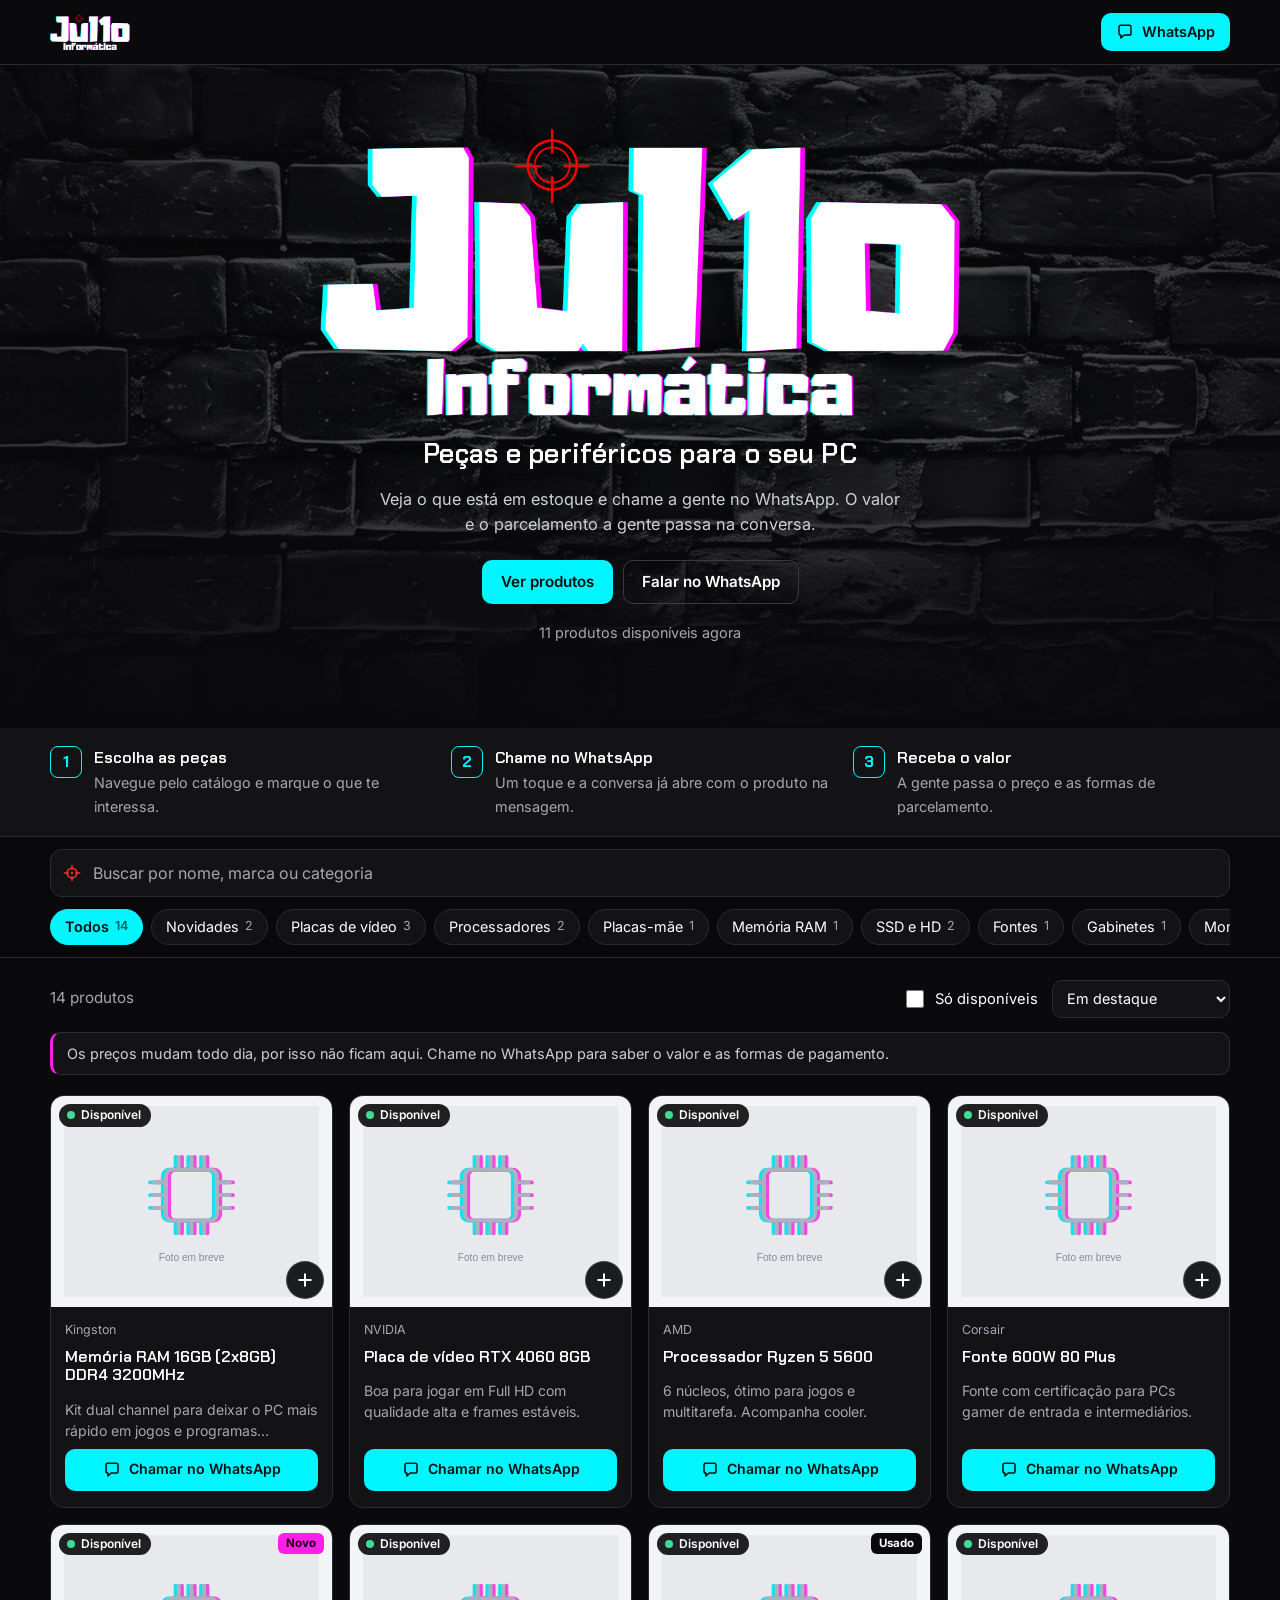
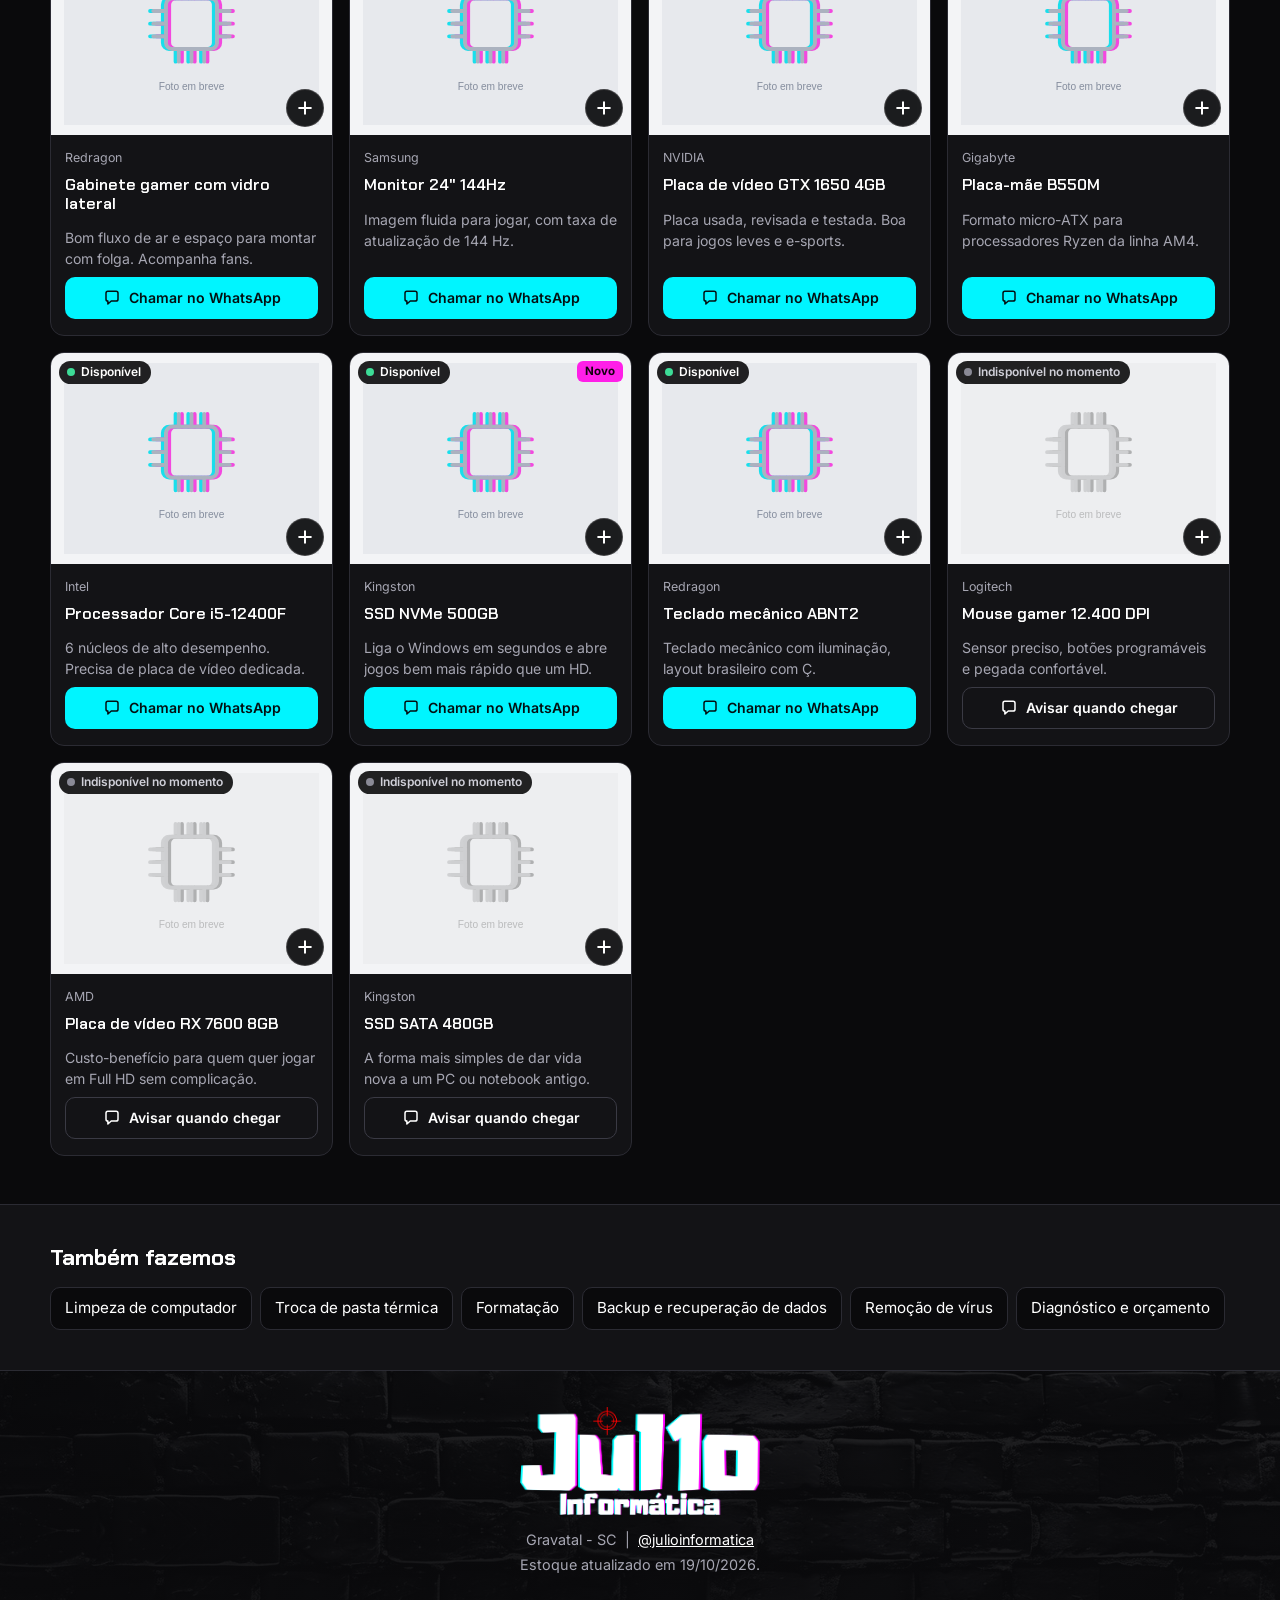
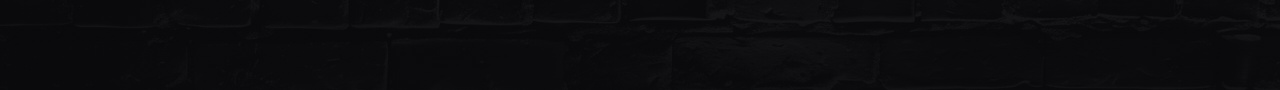
==== index.html @ 1168cfc9 "Primeira versão do catálogo (HTML, CSS e JS puros, produtos de exemplo) Co-Authored-By: Claude Sonne" ====
<!doctype html>
<html lang="pt-BR">
<head>
  <meta charset="utf-8">
  <meta name="viewport" content="width=device-width, initial-scale=1">
  <title>Júlio Informática | Catálogo</title>
  <meta name="description" content="Catálogo de peças e periféricos da Júlio Informática. Veja o que tem em estoque e chame no WhatsApp.">
  <meta name="theme-color" content="#0a0a0c">

  <!-- Prévia ao compartilhar o link (WhatsApp, Instagram, etc.)
       DEPOIS DE PUBLICAR: troque "img/og.jpg" pelo endereço completo da imagem,
       por exemplo https://seusite.com/img/og.jpg (as redes sociais pedem o endereço completo). -->
  <meta property="og:type" content="website">
  <meta property="og:title" content="Júlio Informática | Catálogo">
  <meta property="og:description" content="Peças e periféricos para o seu PC. Veja o que tem em estoque e chame no WhatsApp.">
  <meta property="og:locale" content="pt_BR">
  <meta property="og:image" content="img/og.jpg">
  <meta name="twitter:card" content="summary_large_image">

  <link rel="icon" type="image/png" href="img/favicon.png">
  <link rel="apple-touch-icon" href="img/apple-touch-icon.png">

  <link rel="preconnect" href="https://fonts.googleapis.com">
  <link rel="preconnect" href="https://fonts.gstatic.com" crossorigin>
  <link href="https://fonts.googleapis.com/css2?family=Chakra+Petch:wght@500;600;700&family=Inter:wght@400;500;600&display=swap" rel="stylesheet">
  <link rel="stylesheet" href="css/style.css">
</head>
<body>
  <a class="skip" href="#produtos">Ir para os produtos</a>

  <header class="top">
    <div class="wrap top-in">
      <a class="brand" href="./" aria-label="Júlio Informática, início">
        <img src="img/logo.png" alt="Júlio Informática" width="1038" height="466">
      </a>
      <a class="btn primary sm" id="top-wa" href="#" target="_blank" rel="noopener">
        <svg class="ico" viewBox="0 0 24 24" aria-hidden="true"><path d="M4 5.5A2.5 2.5 0 0 1 6.5 3h11A2.5 2.5 0 0 1 20 5.5v8a2.5 2.5 0 0 1-2.5 2.5H11l-4.5 4v-4A2.5 2.5 0 0 1 4 13.5z" fill="none" stroke="currentColor" stroke-width="2" stroke-linejoin="round"/></svg>
        <span>WhatsApp</span>
      </a>
    </div>
  </header>

  <section class="hero">
    <div class="wrap">
      <h1 class="logo-glitch">
        <img class="base" src="img/logo.png" alt="Júlio Informática" width="1038" height="466" fetchpriority="high">
        <img class="g g1" src="img/logo.png" alt="" aria-hidden="true">
        <img class="g g2" src="img/logo.png" alt="" aria-hidden="true">
      </h1>
      <p class="tagline" id="hero-titulo">Peças e periféricos para o seu PC</p>
      <p class="lead" id="hero-sub"></p>
      <div class="hero-actions">
        <a class="btn primary" href="#produtos">Ver produtos</a>
        <a class="btn ghost" id="hero-wa" href="#" target="_blank" rel="noopener">Falar no WhatsApp</a>
      </div>
      <p class="hero-note" id="hero-note"></p>
    </div>
  </section>

  <section class="passos" id="passos-sec" hidden aria-label="Como funciona">
    <div class="wrap">
      <ol id="passos-lista"></ol>
    </div>
  </section>

  <div class="toolbar" id="toolbar">
    <div class="wrap">
      <label class="search">
        <svg class="ico target" viewBox="0 0 24 24" aria-hidden="true"><circle cx="12" cy="12" r="6.5" fill="none" stroke="currentColor" stroke-width="2"/><circle cx="12" cy="12" r="1.6" fill="currentColor"/><path d="M12 2v5M12 17v5M2 12h5M17 12h5" stroke="currentColor" stroke-width="2" stroke-linecap="round"/></svg>
        <span class="sr">Buscar produto</span>
        <input id="busca" type="search" placeholder="Buscar por nome, marca ou categoria" autocomplete="off" enterkeyhint="search">
        <button type="button" class="clear" id="busca-limpar" aria-label="Limpar busca" hidden>&times;</button>
      </label>
      <div class="chips" id="chips" role="group" aria-label="Categorias"></div>
    </div>
  </div>

  <main class="wrap" id="produtos">
    <div class="meta">
      <p class="count" id="contagem" aria-live="polite"></p>
      <div class="controls">
        <label class="check">
          <input type="checkbox" id="so-disp">
          <span>Só disponíveis</span>
        </label>
        <label class="sort">
          <span class="sr">Ordenar</span>
          <select id="ordem">
            <option value="destaque">Em destaque</option>
            <option value="disp">Disponíveis primeiro</option>
            <option value="az">Nome (A-Z)</option>
          </select>
        </label>
      </div>
    </div>

    <p class="price-note" id="aviso-preco"></p>

    <div class="grid" id="grid"></div>

    <div class="empty" id="vazio" hidden>
      <h2 id="vazio-titulo">Nenhum produto encontrado</h2>
      <p id="vazio-texto">Tente outra palavra ou outra categoria. Se não achou, pergunte direto para a gente.</p>
      <a class="btn primary" id="vazio-wa" href="#" target="_blank" rel="noopener">Perguntar no WhatsApp</a>
    </div>
  </main>

  <section class="servicos" id="servicos-sec" hidden>
    <div class="wrap">
      <h2>Também fazemos</h2>
      <ul id="servicos-lista"></ul>
    </div>
  </section>

  <footer class="foot">
    <div class="wrap foot-in">
      <img class="foot-logo" src="img/logo.png" alt="" width="1038" height="466" loading="lazy">
      <p class="foot-info" id="foot-info"></p>
      <p class="foot-upd" id="foot-upd"></p>
    </div>
  </footer>

  <a class="fab" id="fab" href="#" target="_blank" rel="noopener" aria-label="Chamar no WhatsApp">
    <svg viewBox="0 0 24 24" aria-hidden="true"><path d="M4 5.5A2.5 2.5 0 0 1 6.5 3h11A2.5 2.5 0 0 1 20 5.5v8a2.5 2.5 0 0 1-2.5 2.5H11l-4.5 4v-4A2.5 2.5 0 0 1 4 13.5z" fill="none" stroke="currentColor" stroke-width="2" stroke-linejoin="round"/></svg>
  </a>

  <button type="button" class="topo" id="topo" aria-label="Voltar ao topo" hidden>
    <svg viewBox="0 0 24 24" aria-hidden="true"><path d="M6 14l6-6 6 6" fill="none" stroke="currentColor" stroke-width="2.4" stroke-linecap="round" stroke-linejoin="round"/></svg>
  </button>

  <button type="button" class="lista-bar" id="lista-bar" hidden>
    <span class="lb-txt">Minha lista de interesse</span>
    <span class="lb-num" id="lista-num">0</span>
    <span class="lb-cta">Ver lista</span>
  </button>

  <dialog id="modal" aria-labelledby="m-titulo">
    <div class="m-in" id="modal-conteudo"></div>
  </dialog>

  <dialog id="lista-dlg" aria-labelledby="l-titulo">
    <div class="l-in" id="lista-conteudo"></div>
  </dialog>

  <div class="toast" id="toast" role="status" aria-live="polite" hidden></div>

  <script src="js/config.js"></script>
  <script src="dados/produtos.js"></script>
  <script src="js/app.js"></script>
</body>
</html>
---- css/style.css ----
/* ============================================================
   ESTILO DO CATÁLOGO - Júlio Informática
   Identidade: parede de tijolos preta + logo com glitch (ciano e magenta)
   e a mira vermelha. As cores ficam todas aqui em cima: mudou aqui,
   muda no site todo.
   ============================================================ */
:root {
  --bg: #0a0a0c;
  --surface: #131316;
  --surface-2: #1b1b20;
  --line: #2b2b33;
  --text: #ffffff;
  --muted: #a6a6b2;

  --cyan: #00f5ff;          /* cor principal (vem da logo) */
  --magenta: #ff1fe8;       /* segunda cor da logo */
  --red: #ff2a2a;           /* a mira da logo */
  --accent: var(--cyan);
  --accent-ink: #031012;    /* texto sobre botão ciano */

  --ok: #3ddc97;            /* disponível */
  --off: #8a8a96;           /* indisponível */
  --photo-bg: #f3f4f6;      /* fundo atrás das fotos (combina com fundo branco) */

  --radius: 14px;
  --font-title: "Chakra Petch", system-ui, sans-serif;
  --font-body: "Inter", system-ui, -apple-system, "Segoe UI", sans-serif;
}

*, *::before, *::after { box-sizing: border-box; }
html { scroll-behavior: smooth; -webkit-text-size-adjust: 100%; }
body {
  margin: 0;
  background: var(--bg);
  color: var(--text);
  font-family: var(--font-body);
  font-size: 16px;
  line-height: 1.5;
}
img { max-width: 100%; display: block; }
button, input, select { font: inherit; color: inherit; }
h1, h2, h3 { font-family: var(--font-title); margin: 0; line-height: 1.15; }
a { color: inherit; }
[hidden] { display: none !important; }

.wrap { width: min(1180px, 100% - 32px); margin-inline: auto; }
.sr { position: absolute; width: 1px; height: 1px; overflow: hidden; clip: rect(0 0 0 0); white-space: nowrap; }
.skip { position: absolute; left: -999px; top: 8px; background: var(--accent); color: var(--accent-ink); padding: 8px 12px; border-radius: 8px; z-index: 100; }
.skip:focus { left: 8px; }
:focus-visible { outline: 2px solid var(--cyan); outline-offset: 3px; }

/* ---------- Botões ---------- */
.btn {
  display: inline-flex; align-items: center; justify-content: center; gap: 8px;
  min-height: 44px; padding: 0 18px;
  border-radius: 10px; border: 1px solid transparent;
  font-weight: 600; font-size: 0.95rem; text-decoration: none; cursor: pointer;
  transition: transform .12s, box-shadow .12s, background .15s, border-color .15s;
}
.btn.primary { background: var(--cyan); color: var(--accent-ink); }
.btn.primary:hover { transform: translate(-2px, -2px); box-shadow: 3px 3px 0 var(--magenta); }
.btn.primary:active { transform: none; box-shadow: none; }
.btn.ghost { background: transparent; border-color: #3a3a44; color: var(--text); }
.btn.ghost:hover { border-color: var(--cyan); background: var(--surface); }
.btn.sm { min-height: 38px; padding: 0 14px; font-size: 0.9rem; }
.ico { width: 18px; height: 18px; flex: none; }

/* ---------- Topo ---------- */
.top { position: relative; z-index: 5; border-bottom: 1px solid var(--line); background: var(--bg); }
.top-in { display: flex; align-items: center; justify-content: space-between; min-height: 64px; gap: 12px; }
.brand { display: flex; align-items: center; text-decoration: none; }
.brand img { height: 36px; width: auto; }

/* ---------- Hero: parede de tijolos + logo ---------- */
.hero {
  position: relative; overflow: hidden; text-align: center;
  padding: 36px 0 52px;
  background:
    radial-gradient(ellipse 70% 80% at 50% 42%, rgba(10,10,12,.05), rgba(10,10,12,.78) 100%),
    linear-gradient(to bottom, rgba(10,10,12,.2) 55%, var(--bg) 100%),
    url("../img/tijolos.jpg") center top / cover no-repeat,
    var(--bg);
}
.hero .wrap { position: relative; z-index: 1; }

/* Logo com glitch: a logo já vem com o ciano/magenta. A cada 8 segundos
   ela dá uma tremida curta (menos de 1 segundo). Em quem pede menos
   movimento no aparelho, o efeito fica desligado. */
.logo-glitch { position: relative; width: min(640px, 88vw); margin: 0 auto; }
.logo-glitch .base { width: 100%; height: auto; }
.logo-glitch .g {
  position: absolute; inset: 0; width: 100%; height: 100%;
  pointer-events: none; clip-path: inset(0 0 100% 0);
}
.logo-glitch .g1 { filter: drop-shadow(-7px 0 0 var(--cyan)); animation: gl1 8s steps(1, end) 1.4s infinite; }
.logo-glitch .g2 { filter: drop-shadow(7px 0 0 var(--magenta)); animation: gl2 8s steps(1, end) 1.4s infinite; }
@keyframes gl1 {
  0%, 11%, 100% { clip-path: inset(0 0 100% 0); transform: none; }
  1%  { clip-path: inset(12% 0 68% 0); transform: translateX(-8px); }
  4%  { clip-path: inset(58% 0 22% 0); transform: translateX(6px); }
  7%  { clip-path: inset(34% 0 46% 0); transform: translateX(-5px); }
  10% { clip-path: inset(80% 0 4% 0);  transform: translateX(7px); }
}
@keyframes gl2 {
  0%, 11%, 100% { clip-path: inset(0 0 100% 0); transform: none; }
  1%  { clip-path: inset(62% 0 18% 0); transform: translateX(8px); }
  4%  { clip-path: inset(20% 0 60% 0); transform: translateX(-6px); }
  7%  { clip-path: inset(72% 0 10% 0); transform: translateX(5px); }
  10% { clip-path: inset(40% 0 40% 0); transform: translateX(-7px); }
}

.tagline { margin: 18px 0 0; font-family: var(--font-title); font-weight: 600; font-size: clamp(1.15rem, 3.4vw, 1.7rem); letter-spacing: .01em; }
.lead { color: #cfcfd8; max-width: 52ch; margin: 12px auto 0; font-size: 1.02rem; }
.hero-actions { display: flex; flex-wrap: wrap; justify-content: center; gap: 10px; margin-top: 24px; }
.hero-note { margin: 18px 0 0; color: var(--muted); font-size: 0.9rem; }

/* ---------- Como funciona ---------- */
.passos { border-bottom: 1px solid var(--line); background: var(--surface); }
.passos ol { list-style: none; margin: 0; padding: 18px 0; display: grid; gap: 14px; grid-template-columns: 1fr; counter-reset: passo; }
.passos li { display: flex; gap: 12px; align-items: flex-start; }
.passos .n {
  flex: none; display: grid; place-items: center; width: 32px; height: 32px; border-radius: 8px;
  border: 1px solid var(--cyan); color: var(--cyan);
  font-family: var(--font-title); font-weight: 700;
}
.passos strong { display: block; font-family: var(--font-title); font-weight: 600; }
.passos span.t { color: var(--muted); font-size: 0.9rem; }
/* No celular os passos ficam compactos (só o título), para os produtos aparecerem logo */
@media (max-width: 639px) {
  .passos ol { grid-template-columns: repeat(3, 1fr); gap: 8px; padding: 14px 0; }
  .passos li { flex-direction: column; align-items: center; text-align: center; gap: 6px; }
  .passos strong { font-size: 0.8rem; line-height: 1.25; }
  .passos span.t { display: none; }
}

/* ---------- Barra de busca e categorias ---------- */
.toolbar {
  position: sticky; top: 0; z-index: 10;
  background: rgba(10,10,12,.92); backdrop-filter: blur(10px);
  border-bottom: 1px solid var(--line);
  padding: 12px 0 10px;
}
.search {
  display: flex; align-items: center; gap: 10px;
  background: var(--surface); border: 1px solid var(--line); border-radius: 12px;
  padding: 0 12px; min-height: 48px; color: var(--muted);
}
.search .target { color: var(--red); }
.search:focus-within { border-color: var(--cyan); }
.search input { flex: 1; min-width: 0; background: none; border: 0; outline: 0; color: var(--text); font-size: 1rem; }
.search input::placeholder { color: var(--muted); }
.search input::-webkit-search-cancel-button { display: none; }
.clear { background: none; border: 0; color: var(--muted); font-size: 1.5rem; line-height: 1; cursor: pointer; padding: 0 4px; }
.clear:hover { color: var(--text); }

.chips { display: flex; gap: 8px; margin-top: 10px; overflow-x: auto; padding: 2px 0; scrollbar-width: none; -webkit-overflow-scrolling: touch; }
.chips::-webkit-scrollbar { display: none; }
.chip {
  flex: none; display: inline-flex; align-items: center; gap: 6px;
  min-height: 36px; padding: 0 14px; border-radius: 999px;
  background: var(--surface); border: 1px solid var(--line); color: var(--text);
  font-size: 0.9rem; cursor: pointer; white-space: nowrap;
}
.chip:hover { border-color: var(--muted); }
.chip small { color: var(--muted); font-size: 0.78rem; }
.chip[aria-pressed="true"] { background: var(--cyan); border-color: var(--cyan); color: var(--accent-ink); font-weight: 600; }
.chip[aria-pressed="true"] small { color: rgba(3,16,18,.65); }

/* ---------- Linha de contagem / filtros ---------- */
.meta { display: flex; flex-wrap: wrap; align-items: center; justify-content: space-between; gap: 10px 16px; padding: 22px 0 6px; }
.count { margin: 0; color: var(--muted); font-size: 0.95rem; }
.controls { display: flex; align-items: center; gap: 14px; }
.check { display: inline-flex; align-items: center; gap: 8px; cursor: pointer; font-size: 0.92rem; }
.check input { width: 18px; height: 18px; accent-color: var(--cyan); }
.sort select {
  background: var(--surface); border: 1px solid var(--line); border-radius: 10px;
  min-height: 38px; padding: 0 10px; font-size: 0.9rem; cursor: pointer;
}
.price-note {
  margin: 8px 0 20px; padding: 10px 14px; border-radius: 10px;
  background: var(--surface); border: 1px solid var(--line); border-left: 3px solid var(--magenta);
  color: #cfcfd8; font-size: 0.9rem;
}
.price-note:empty { display: none; }

/* ---------- Cards ---------- */
.grid { display: grid; grid-template-columns: repeat(2, minmax(0, 1fr)); gap: 12px; padding-bottom: 48px; }
.card {
  display: flex; flex-direction: column;
  background: var(--surface); border: 1px solid var(--line); border-radius: var(--radius);
  overflow: hidden; transition: border-color .15s, box-shadow .15s;
}
@media (hover: hover) {
  .card:hover { border-color: #3d3d48; box-shadow: -3px 0 0 var(--cyan), 3px 0 0 var(--magenta); }
}
.card-media { position: relative; background: var(--photo-bg); aspect-ratio: 4 / 3; }
.card-open { position: absolute; inset: 0; width: 100%; height: 100%; padding: 0; border: 0; background: none; cursor: pointer; }
.card-open img { width: 100%; height: 100%; object-fit: contain; padding: 10px; mix-blend-mode: multiply; }
.card.off .card-open img { filter: grayscale(1); opacity: .55; }

.pill {
  position: absolute; left: 8px; top: 8px; pointer-events: none;
  display: inline-flex; align-items: center; gap: 6px;
  background: rgba(10,10,12,.9); color: var(--text);
  border-radius: 999px; padding: 4px 10px 4px 8px;
  font-size: 0.75rem; font-weight: 600; line-height: 1.2;
}
.pill i { width: 8px; height: 8px; border-radius: 50%; background: var(--ok); }
.pill.off { color: #cfcfd8; }
.pill.off i { background: var(--off); }
.tags { position: absolute; right: 8px; top: 8px; pointer-events: none; display: flex; flex-direction: column; gap: 4px; align-items: flex-end; }
.tag { background: var(--magenta); color: #14000f; border-radius: 6px; padding: 2px 8px; font-size: 0.72rem; font-weight: 700; }
.tag.alt { background: var(--bg); color: var(--text); }

/* Botão de adicionar à lista de interesse */
.add {
  position: absolute; right: 8px; bottom: 8px;
  width: 38px; height: 38px; border-radius: 50%;
  display: grid; place-items: center; cursor: pointer;
  background: rgba(10,10,12,.92); color: var(--text); border: 1px solid rgba(255,255,255,.18);
  transition: background .15s, color .15s, transform .12s;
}
.add:hover { border-color: var(--cyan); transform: scale(1.06); }
.add svg { width: 20px; height: 20px; }
.add .i-ok { display: none; }
.add[aria-pressed="true"] { background: var(--cyan); color: var(--accent-ink); border-color: var(--cyan); }
.add[aria-pressed="true"] .i-plus { display: none; }
.add[aria-pressed="true"] .i-ok { display: block; }

.card-body { display: flex; flex-direction: column; gap: 6px; padding: 12px 12px 14px; flex: 1; }
.marca { margin: 0; color: var(--muted); font-size: 0.78rem; }
.card h3 { font-size: 1rem; font-weight: 600; margin-bottom: 6px; }
.card h3 button { background: none; border: 0; padding: 0; text-align: left; cursor: pointer; font: inherit; color: inherit; }
.card h3 button:hover { text-decoration: underline; text-underline-offset: 3px; }
.desc { margin: 0; color: var(--muted); font-size: 0.88rem; display: none; }
.card-body > .btn { margin-top: auto; min-height: 42px; font-size: 0.88rem; padding: 6px 10px; line-height: 1.2; text-align: center; }
.card-body > .btn .ico { display: none; }

/* ---------- Vazio ---------- */
.empty { text-align: center; padding: 56px 16px 72px; border: 1px dashed var(--line); border-radius: var(--radius); margin-bottom: 48px; }
.empty h2 { font-size: 1.4rem; }
.empty p { color: var(--muted); max-width: 46ch; margin: 10px auto 20px; }

/* ---------- Serviços ---------- */
.servicos { border-top: 1px solid var(--line); background: var(--surface); padding: 40px 0; }
.servicos h2 { font-size: 1.4rem; margin-bottom: 16px; }
.servicos ul { list-style: none; margin: 0; padding: 0; display: flex; flex-wrap: wrap; gap: 8px; }
.servicos a {
  display: inline-block; text-decoration: none;
  border: 1px solid var(--line); border-radius: 10px; padding: 9px 14px; background: var(--bg); font-size: 0.95rem;
  transition: border-color .15s, box-shadow .15s;
}
.servicos a:hover { border-color: var(--cyan); box-shadow: -2px 0 0 var(--cyan), 2px 0 0 var(--magenta); }

/* ---------- Rodapé ---------- */
.foot {
  border-top: 1px solid var(--line); padding: 36px 0 120px; text-align: center; color: var(--muted); font-size: 0.9rem;
  background: linear-gradient(rgba(10,10,12,.82), rgba(10,10,12,.94)), url("../img/tijolos.jpg") center / cover no-repeat, var(--bg);
}
.foot-logo { width: min(240px, 60vw); height: auto; margin: 0 auto 14px; }
.foot p { margin: 0 0 4px; }
.foot a { color: var(--text); }

/* ---------- Botões flutuantes ---------- */
.fab {
  position: fixed; right: 16px; bottom: 16px; z-index: 20;
  width: 56px; height: 56px; border-radius: 50%;
  display: grid; place-items: center;
  background: var(--cyan); color: var(--accent-ink);
  box-shadow: 3px 3px 0 var(--magenta), 0 6px 20px rgba(0,0,0,.5);
}
.fab svg { width: 26px; height: 26px; }
body.tem-lista .fab { display: none; }

.topo {
  position: fixed; left: 16px; bottom: 16px; z-index: 19;
  width: 44px; height: 44px; border-radius: 50%; cursor: pointer;
  display: grid; place-items: center;
  background: var(--surface-2); color: var(--text); border: 1px solid var(--line);
}
.topo svg { width: 22px; height: 22px; }
.topo:hover { border-color: var(--cyan); }
body.tem-lista .topo { bottom: 84px; }

.lista-bar {
  position: fixed; left: 50%; transform: translateX(-50%); bottom: 16px; z-index: 21;
  width: min(560px, 100% - 32px); min-height: 56px; padding: 0 12px 0 18px;
  display: flex; align-items: center; gap: 12px; cursor: pointer;
  background: var(--surface-2); border: 1px solid var(--cyan); border-radius: 14px; color: var(--text);
  box-shadow: -3px 0 0 var(--cyan), 3px 0 0 var(--magenta), 0 8px 24px rgba(0,0,0,.55);
  font-weight: 600; text-align: left;
}
.lb-txt { flex: 1; }
.lb-num { min-width: 28px; height: 28px; padding: 0 8px; display: grid; place-items: center; border-radius: 999px; background: var(--magenta); color: #14000f; font-size: 0.9rem; font-weight: 700; }
.lb-cta { background: var(--cyan); color: var(--accent-ink); border-radius: 10px; padding: 9px 14px; font-size: 0.9rem; }

/* ---------- Janelas (produto e lista) ---------- */
dialog {
  width: min(880px, 100% - 24px); max-height: calc(100dvh - 24px);
  padding: 0; border: 1px solid var(--line); border-radius: 18px;
  background: var(--surface); color: var(--text); overflow: auto;
}
dialog::backdrop { background: rgba(4,4,6,.78); backdrop-filter: blur(3px); }
.m-in { position: relative; display: grid; grid-template-columns: 1fr; }
.m-close {
  position: absolute; right: 10px; top: 10px; z-index: 2;
  width: 40px; height: 40px; border-radius: 50%; border: 0; cursor: pointer;
  background: rgba(10,10,12,.88); color: var(--text); font-size: 1.5rem; line-height: 1;
}
.m-gal { background: var(--photo-bg); display: flex; flex-direction: column; justify-content: center; }
.m-main { aspect-ratio: 4 / 3; }
.m-main img { width: 100%; height: 100%; object-fit: contain; padding: 16px; mix-blend-mode: multiply; }
.m-thumbs { display: flex; gap: 8px; padding: 0 12px 12px; overflow-x: auto; }
.m-thumbs button { flex: none; width: 56px; height: 56px; border: 2px solid transparent; border-radius: 8px; background: #fff; padding: 2px; cursor: pointer; }
.m-thumbs button[aria-current="true"] { border-color: var(--magenta); }
.m-thumbs img { width: 100%; height: 100%; object-fit: contain; }
.m-info { padding: 20px 18px 22px; display: flex; flex-direction: column; gap: 12px; }
.m-info h2 { font-size: 1.5rem; font-weight: 700; }
.m-status { display: inline-flex; align-items: center; gap: 8px; font-weight: 600; font-size: 0.92rem; }
.m-status i { width: 10px; height: 10px; border-radius: 50%; background: var(--ok); }
.m-status.off { color: #cfcfd8; }
.m-status.off i { background: var(--off); }
.m-desc { margin: 0; color: #cfcfd8; }
.specs { margin: 0; display: grid; grid-template-columns: auto 1fr; gap: 6px 16px; font-size: 0.92rem; border-top: 1px solid var(--line); padding-top: 12px; }
.specs dt { color: var(--muted); }
.specs dd { margin: 0; }
.m-actions { display: grid; gap: 8px; margin-top: 6px; }
.m-actions .row { display: grid; grid-template-columns: 1fr 1fr; gap: 8px; }
.btn.on { border-color: var(--cyan); color: var(--cyan); }
.m-note { margin: 0; color: var(--muted); font-size: 0.82rem; }

.l-in { padding: 22px 18px 20px; display: flex; flex-direction: column; gap: 14px; }
.l-in h2 { font-size: 1.4rem; padding-right: 44px; }
.l-in > p { margin: 0; color: var(--muted); font-size: 0.92rem; }
.l-lista { list-style: none; margin: 0; padding: 0; display: grid; gap: 8px; }
.l-lista li { display: flex; align-items: center; gap: 10px; padding: 10px 12px; background: var(--bg); border: 1px solid var(--line); border-radius: 10px; }
.l-lista .nome { flex: 1; min-width: 0; font-weight: 500; }
.l-lista .st { display: block; font-size: 0.78rem; color: var(--muted); font-weight: 400; }
.l-lista button { flex: none; width: 36px; height: 36px; border-radius: 8px; border: 1px solid var(--line); background: none; color: var(--muted); cursor: pointer; font-size: 1.2rem; line-height: 1; }
.l-lista button:hover { color: var(--text); border-color: var(--red); }
.l-actions { display: grid; gap: 8px; }

/* ---------- Aviso rápido ---------- */
.toast {
  position: fixed; left: 50%; bottom: 90px; transform: translateX(-50%); z-index: 60;
  background: #f1f1f4; color: #0a0a0c; padding: 10px 16px; border-radius: 10px; font-weight: 600; font-size: 0.9rem;
}

/* ---------- Telas maiores ---------- */
@media (min-width: 640px) {
  .card-body > .btn .ico { display: block; }
  .grid { grid-template-columns: repeat(3, minmax(0, 1fr)); gap: 16px; }
  .desc { display: -webkit-box; -webkit-line-clamp: 2; -webkit-box-orient: vertical; overflow: hidden; }
  .card-body { padding: 14px 14px 16px; gap: 8px; }
  .passos ol { grid-template-columns: repeat(3, 1fr); gap: 24px; }
  .hero { padding: 48px 0 64px; }
}
@media (min-width: 900px) {
  .grid { grid-template-columns: repeat(4, minmax(0, 1fr)); }
  .hero { padding: 64px 0 84px; }
  .m-in { grid-template-columns: 1.05fr 1fr; }
  .m-info { padding: 32px 28px; }
  .fab { display: none; }
  .foot { padding-bottom: 110px; }
}

@media (prefers-reduced-motion: reduce) {
  html { scroll-behavior: auto; }
  * { transition: none !important; }
  .logo-glitch .g { display: none; }
}
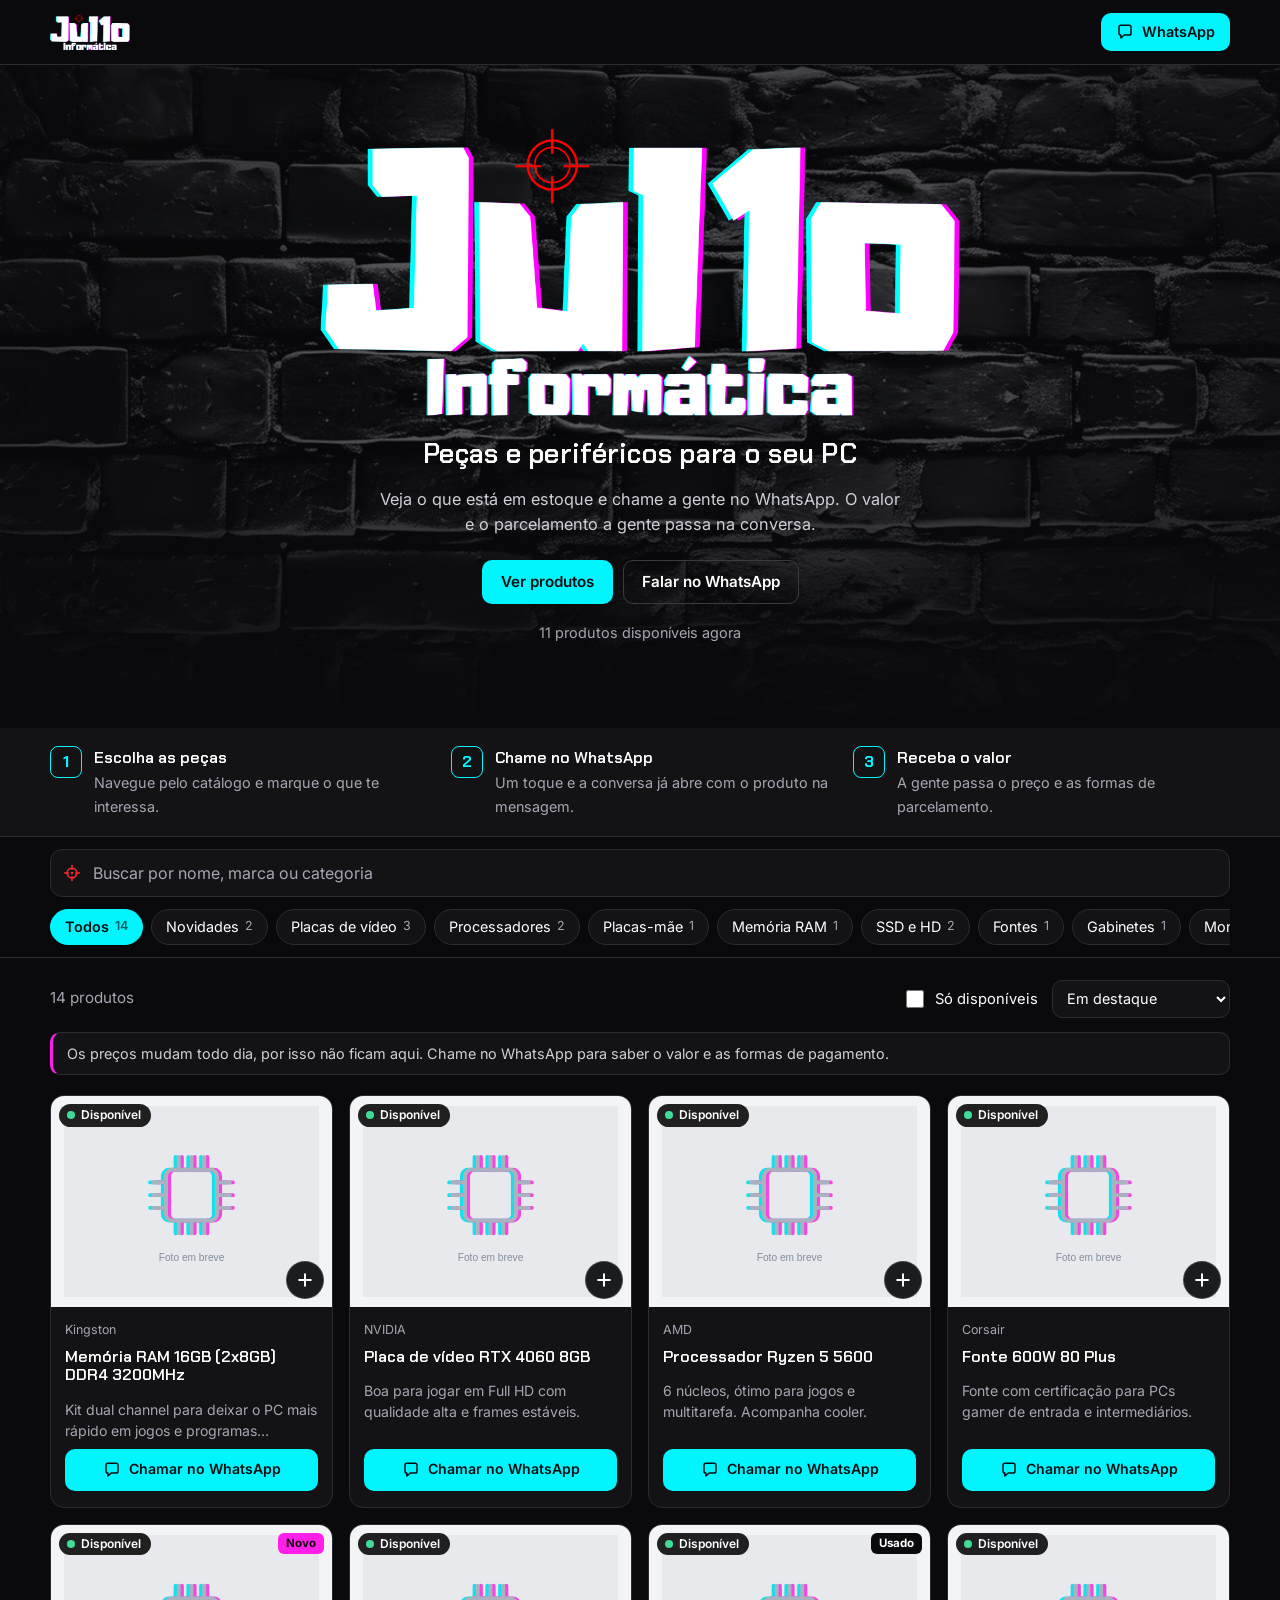
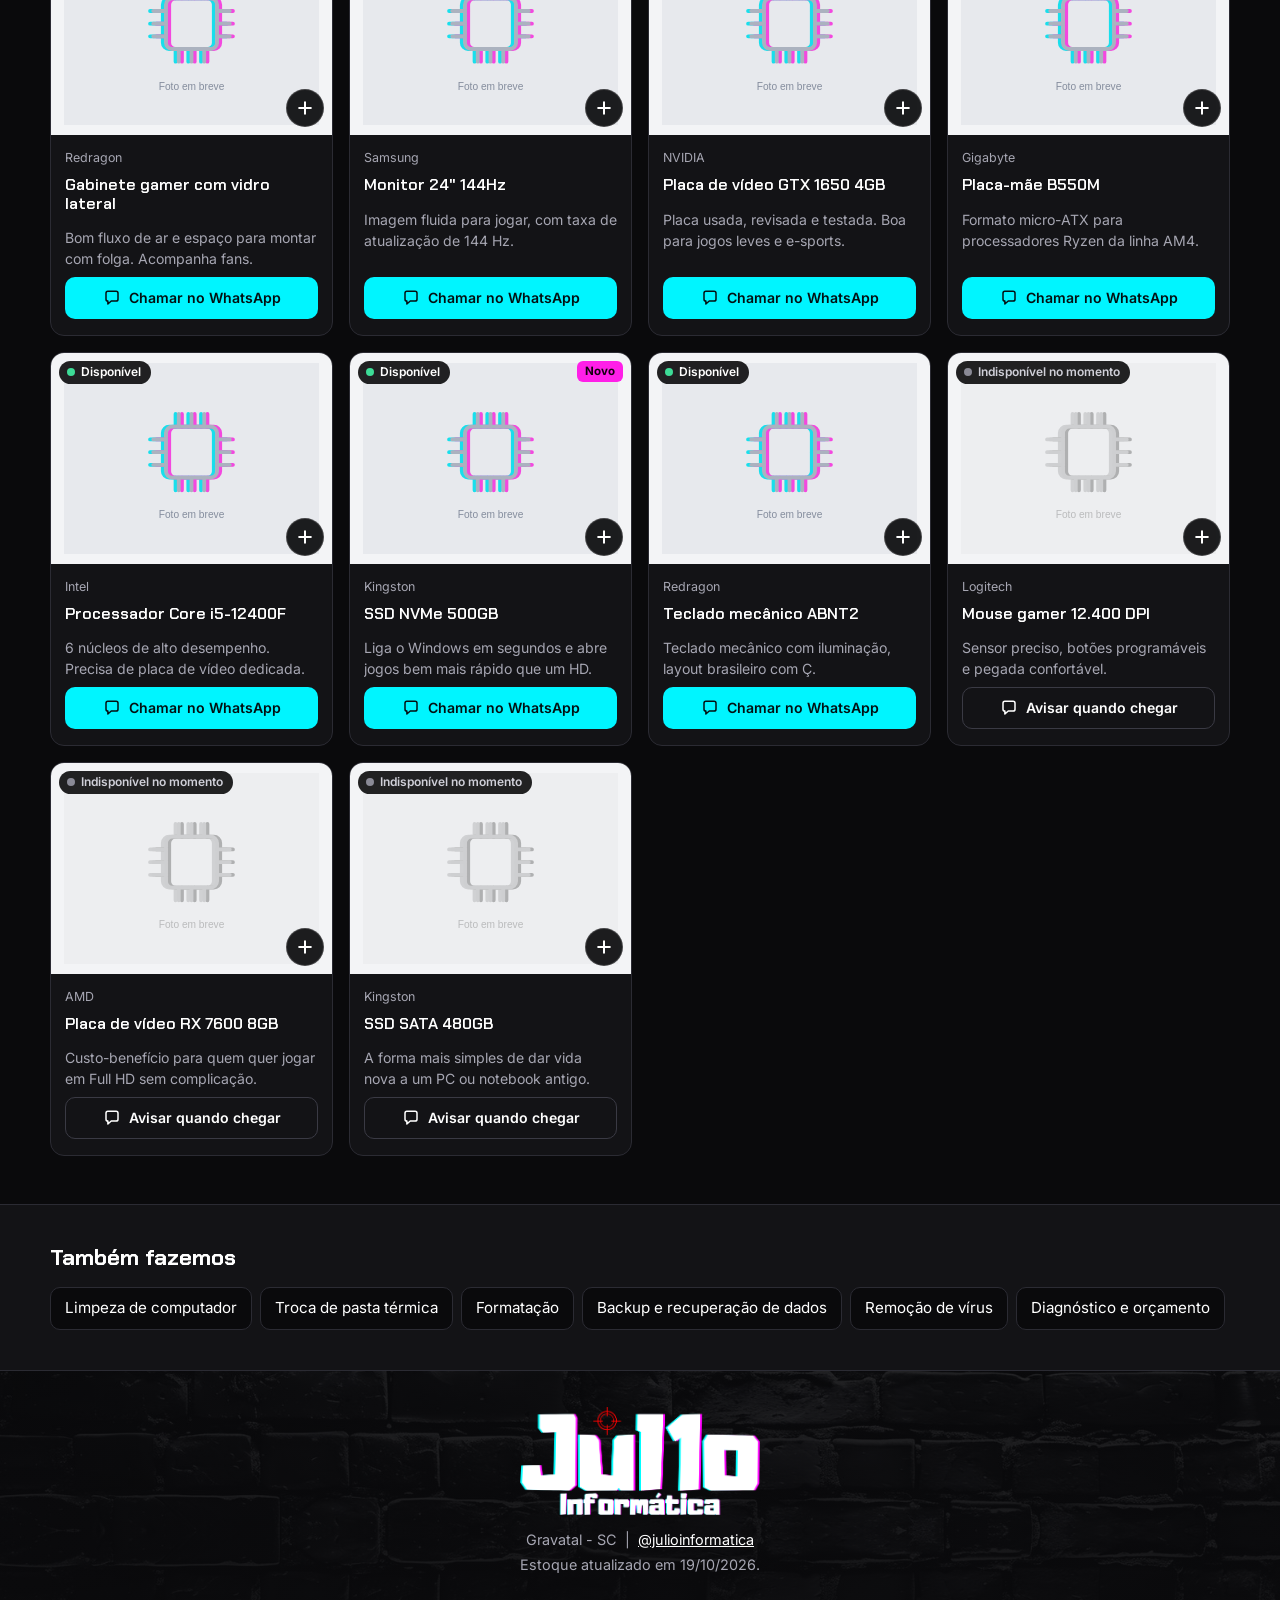
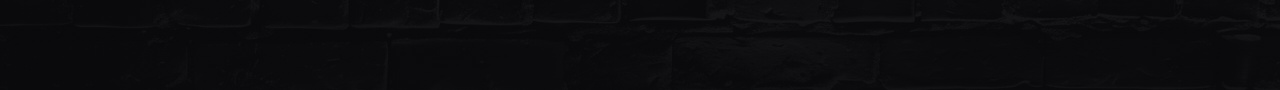
==== commit cf16b4bd: "Prévia do link com endereço completo, nome Jul1o e 404 com caminho /catalogo/ Co-Authored-By: Claude" ====
--- a/index.html
+++ b/index.html
@@ -3,18 +3,18 @@
 <head>
   <meta charset="utf-8">
   <meta name="viewport" content="width=device-width, initial-scale=1">
-  <title>Júlio Informática | Catálogo</title>
-  <meta name="description" content="Catálogo de peças e periféricos da Júlio Informática. Veja o que tem em estoque e chame no WhatsApp.">
+  <title>Jul1o Informática | Catálogo</title>
+  <meta name="description" content="Catálogo de peças e periféricos da Jul1o Informática. Veja o que tem em estoque e chame no WhatsApp.">
   <meta name="theme-color" content="#0a0a0c">
 
   <!-- Prévia ao compartilhar o link (WhatsApp, Instagram, etc.)
-       DEPOIS DE PUBLICAR: troque "img/og.jpg" pelo endereço completo da imagem,
-       por exemplo https://seusite.com/img/og.jpg (as redes sociais pedem o endereço completo). -->
+       A imagem precisa do endereço completo do site, senão as redes sociais não mostram. -->
   <meta property="og:type" content="website">
-  <meta property="og:title" content="Júlio Informática | Catálogo">
+  <meta property="og:url" content="https://julioinformaticagvt.github.io/catalogo/">
+  <meta property="og:title" content="Jul1o Informática | Catálogo">
   <meta property="og:description" content="Peças e periféricos para o seu PC. Veja o que tem em estoque e chame no WhatsApp.">
   <meta property="og:locale" content="pt_BR">
-  <meta property="og:image" content="img/og.jpg">
+  <meta property="og:image" content="https://julioinformaticagvt.github.io/catalogo/img/og.jpg">
   <meta name="twitter:card" content="summary_large_image">
 
   <link rel="icon" type="image/png" href="img/favicon.png">
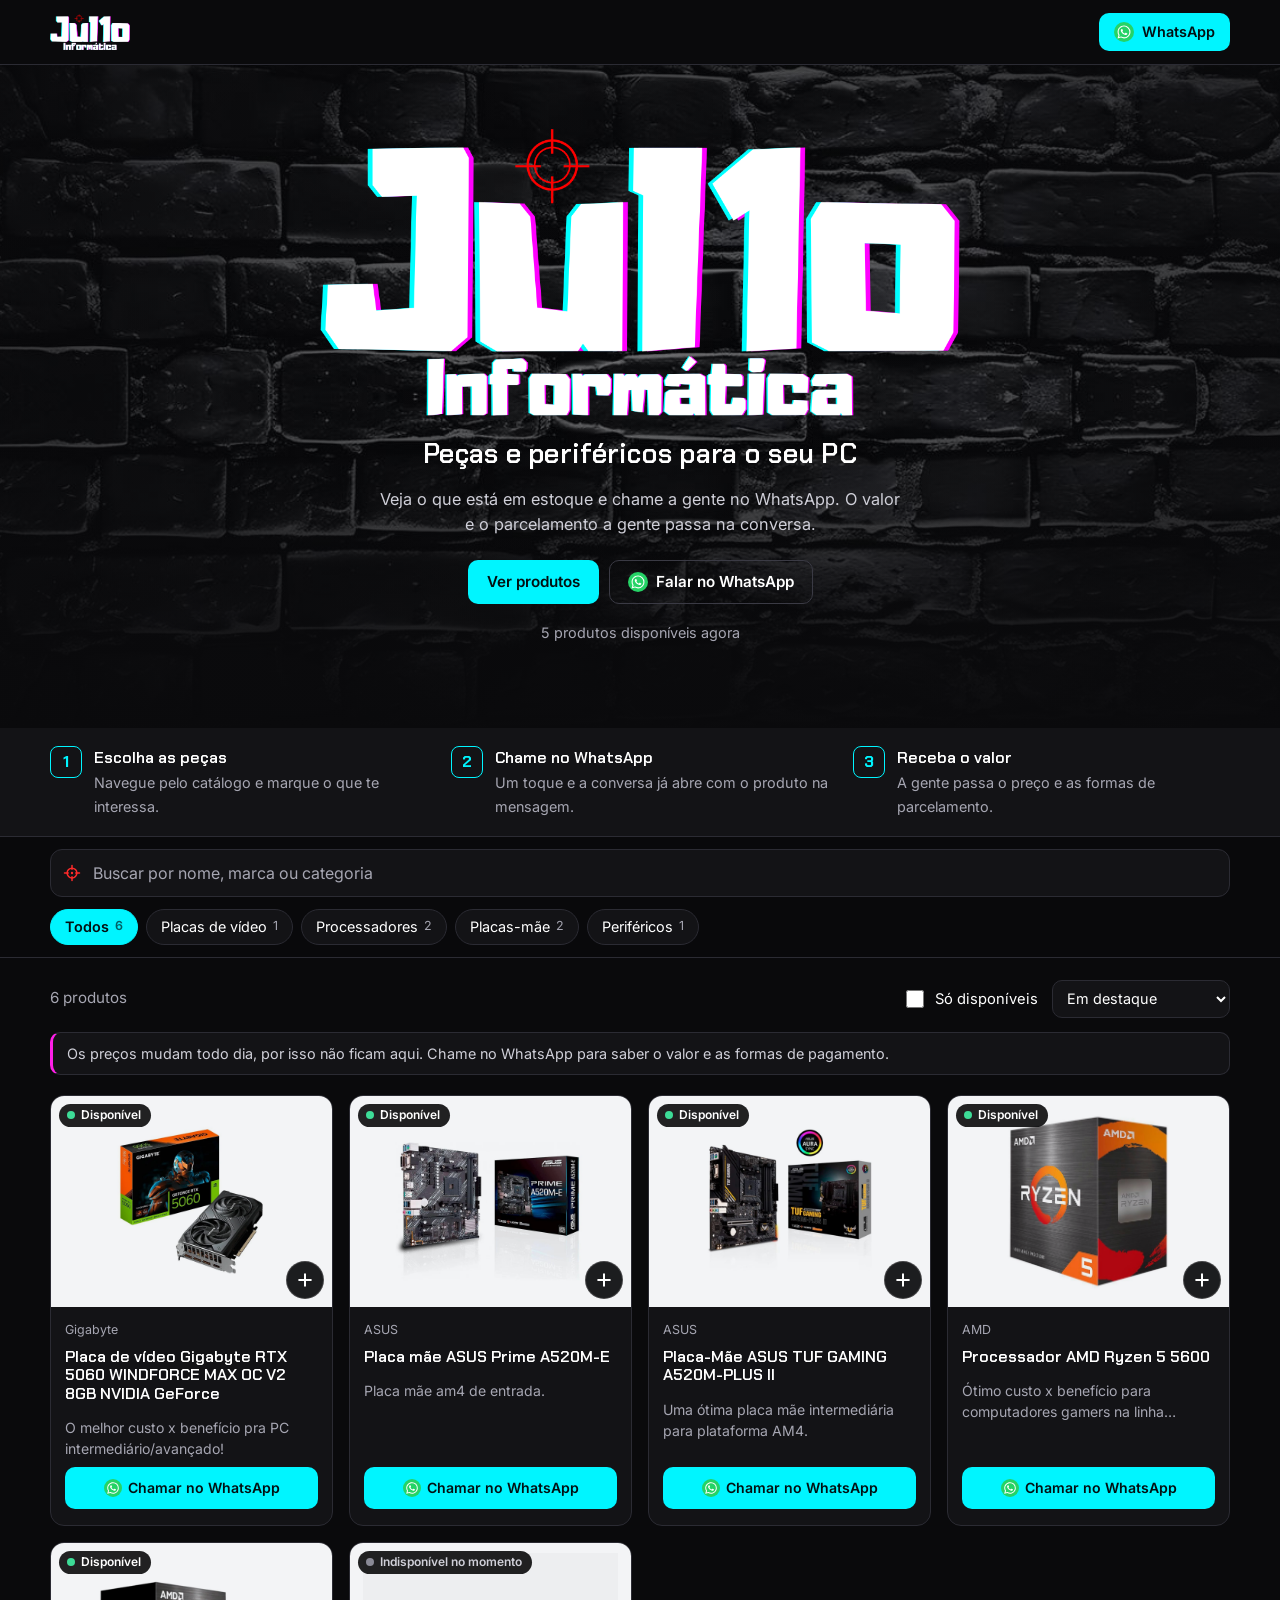
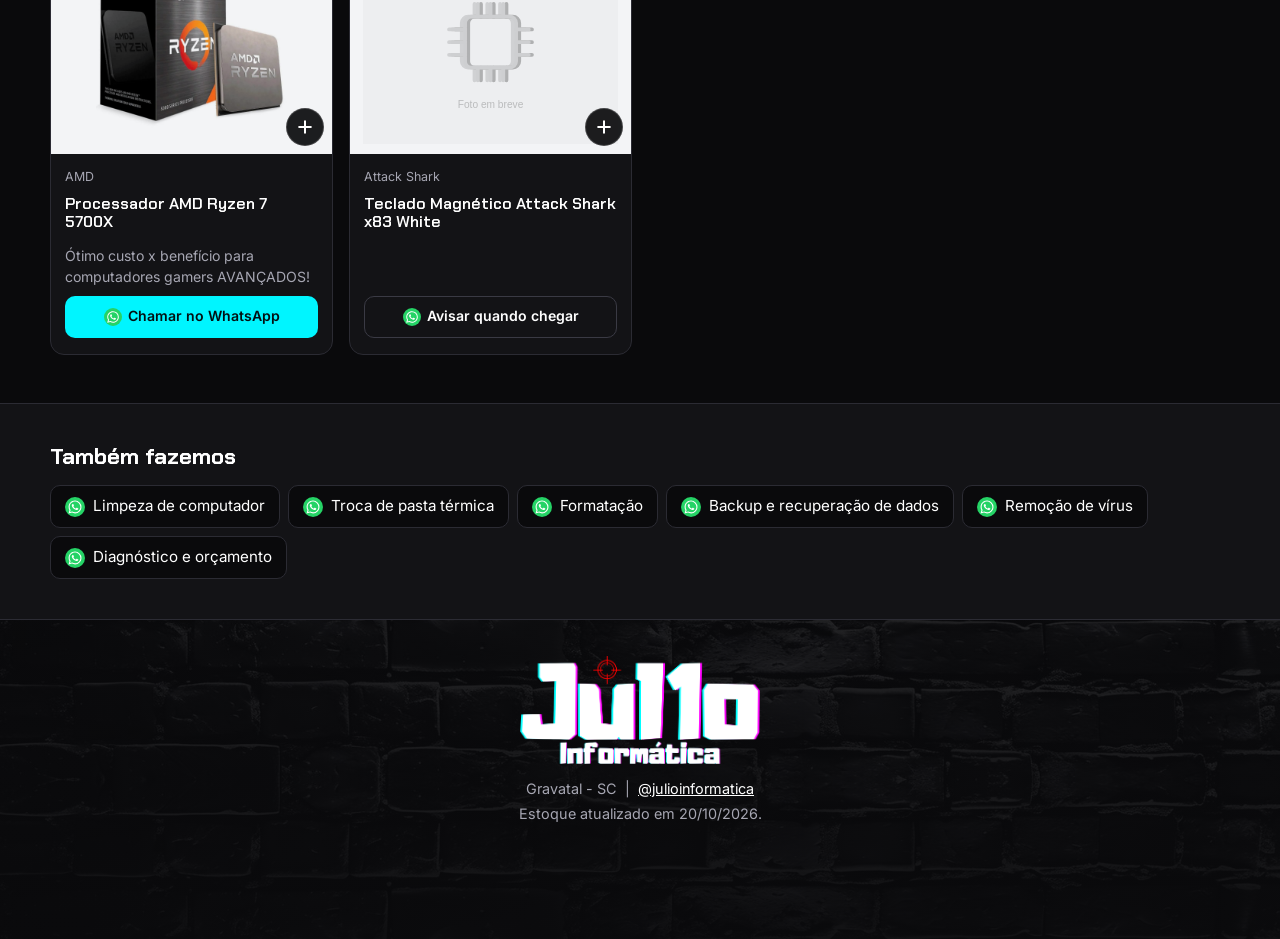
==== commit 57961c0c: "Logo colorido do WhatsApp em todos os botões de WhatsApp Co-Authored-By: Claude Opus 5.5 <noreply@an" ====
--- a/index.html
+++ b/index.html
@@ -33,8 +33,8 @@
       <a class="brand" href="./" aria-label="Júlio Informática, início">
         <img src="img/logo.png" alt="Júlio Informática" width="1038" height="466">
       </a>
+      <!-- O logo do WhatsApp dos botões é colocado pelo js/app.js (ICONE_WA) -->
       <a class="btn primary sm" id="top-wa" href="#" target="_blank" rel="noopener">
-        <svg class="ico" viewBox="0 0 24 24" aria-hidden="true"><path d="M4 5.5A2.5 2.5 0 0 1 6.5 3h11A2.5 2.5 0 0 1 20 5.5v8a2.5 2.5 0 0 1-2.5 2.5H11l-4.5 4v-4A2.5 2.5 0 0 1 4 13.5z" fill="none" stroke="currentColor" stroke-width="2" stroke-linejoin="round"/></svg>
         <span>WhatsApp</span>
       </a>
     </div>
@@ -51,7 +51,7 @@
       <p class="lead" id="hero-sub"></p>
       <div class="hero-actions">
         <a class="btn primary" href="#produtos">Ver produtos</a>
-        <a class="btn ghost" id="hero-wa" href="#" target="_blank" rel="noopener">Falar no WhatsApp</a>
+        <a class="btn ghost" id="hero-wa" href="#" target="_blank" rel="noopener"><span>Falar no WhatsApp</span></a>
       </div>
       <p class="hero-note" id="hero-note"></p>
     </div>
@@ -101,7 +101,7 @@
     <div class="empty" id="vazio" hidden>
       <h2 id="vazio-titulo">Nenhum produto encontrado</h2>
       <p id="vazio-texto">Tente outra palavra ou outra categoria. Se não achou, pergunte direto para a gente.</p>
-      <a class="btn primary" id="vazio-wa" href="#" target="_blank" rel="noopener">Perguntar no WhatsApp</a>
+      <a class="btn primary" id="vazio-wa" href="#" target="_blank" rel="noopener"><span>Perguntar no WhatsApp</span></a>
     </div>
   </main>
 
@@ -120,9 +120,7 @@
     </div>
   </footer>
 
-  <a class="fab" id="fab" href="#" target="_blank" rel="noopener" aria-label="Chamar no WhatsApp">
-    <svg viewBox="0 0 24 24" aria-hidden="true"><path d="M4 5.5A2.5 2.5 0 0 1 6.5 3h11A2.5 2.5 0 0 1 20 5.5v8a2.5 2.5 0 0 1-2.5 2.5H11l-4.5 4v-4A2.5 2.5 0 0 1 4 13.5z" fill="none" stroke="currentColor" stroke-width="2" stroke-linejoin="round"/></svg>
-  </a>
+  <a class="fab" id="fab" href="#" target="_blank" rel="noopener" aria-label="Chamar no WhatsApp"></a>
 
   <button type="button" class="topo" id="topo" aria-label="Voltar ao topo" hidden>
     <svg viewBox="0 0 24 24" aria-hidden="true"><path d="M6 14l6-6 6 6" fill="none" stroke="currentColor" stroke-width="2.4" stroke-linecap="round" stroke-linejoin="round"/></svg>
--- a/css/style.css
+++ b/css/style.css
@@ -64,6 +64,7 @@
 .btn.ghost:hover { border-color: var(--cyan); background: var(--surface); }
 .btn.sm { min-height: 38px; padding: 0 14px; font-size: 0.9rem; }
 .ico { width: 18px; height: 18px; flex: none; }
+.ico.wa { width: 20px; height: 20px; }   /* logo colorido do WhatsApp */
 
 /* ---------- Topo ---------- */
 .top { position: relative; z-index: 5; border-bottom: 1px solid var(--line); background: var(--bg); }
@@ -234,7 +235,8 @@
 .card h3 button:hover { text-decoration: underline; text-underline-offset: 3px; }
 .desc { margin: 0; color: var(--muted); font-size: 0.88rem; display: none; }
 .card-body > .btn { margin-top: auto; min-height: 42px; font-size: 0.88rem; padding: 6px 10px; line-height: 1.2; text-align: center; }
-.card-body > .btn .ico { display: none; }
+.card-body > .btn { gap: 6px; }
+.card-body > .btn .ico.wa { width: 16px; height: 16px; }
 
 /* ---------- Vazio ---------- */
 .empty { text-align: center; padding: 56px 16px 72px; border: 1px dashed var(--line); border-radius: var(--radius); margin-bottom: 48px; }
@@ -246,7 +248,7 @@
 .servicos h2 { font-size: 1.4rem; margin-bottom: 16px; }
 .servicos ul { list-style: none; margin: 0; padding: 0; display: flex; flex-wrap: wrap; gap: 8px; }
 .servicos a {
-  display: inline-block; text-decoration: none;
+  display: inline-flex; align-items: center; gap: 8px; text-decoration: none;
   border: 1px solid var(--line); border-radius: 10px; padding: 9px 14px; background: var(--bg); font-size: 0.95rem;
   transition: border-color .15s, box-shadow .15s;
 }
@@ -266,10 +268,10 @@
   position: fixed; right: 16px; bottom: 16px; z-index: 20;
   width: 56px; height: 56px; border-radius: 50%;
   display: grid; place-items: center;
-  background: var(--cyan); color: var(--accent-ink);
+  background: #25D366;
   box-shadow: 3px 3px 0 var(--magenta), 0 6px 20px rgba(0,0,0,.5);
 }
-.fab svg { width: 26px; height: 26px; }
+.fab .ico.wa { width: 100%; height: 100%; }   /* o próprio logo verde preenche o botão */
 body.tem-lista .fab { display: none; }
 
 .topo {
@@ -348,7 +350,7 @@
 
 /* ---------- Telas maiores ---------- */
 @media (min-width: 640px) {
-  .card-body > .btn .ico { display: block; }
+  .card-body > .btn .ico.wa { width: 18px; height: 18px; }
   .grid { grid-template-columns: repeat(3, minmax(0, 1fr)); gap: 16px; }
   .desc { display: -webkit-box; -webkit-line-clamp: 2; -webkit-box-orient: vertical; overflow: hidden; }
   .card-body { padding: 14px 14px 16px; gap: 8px; }
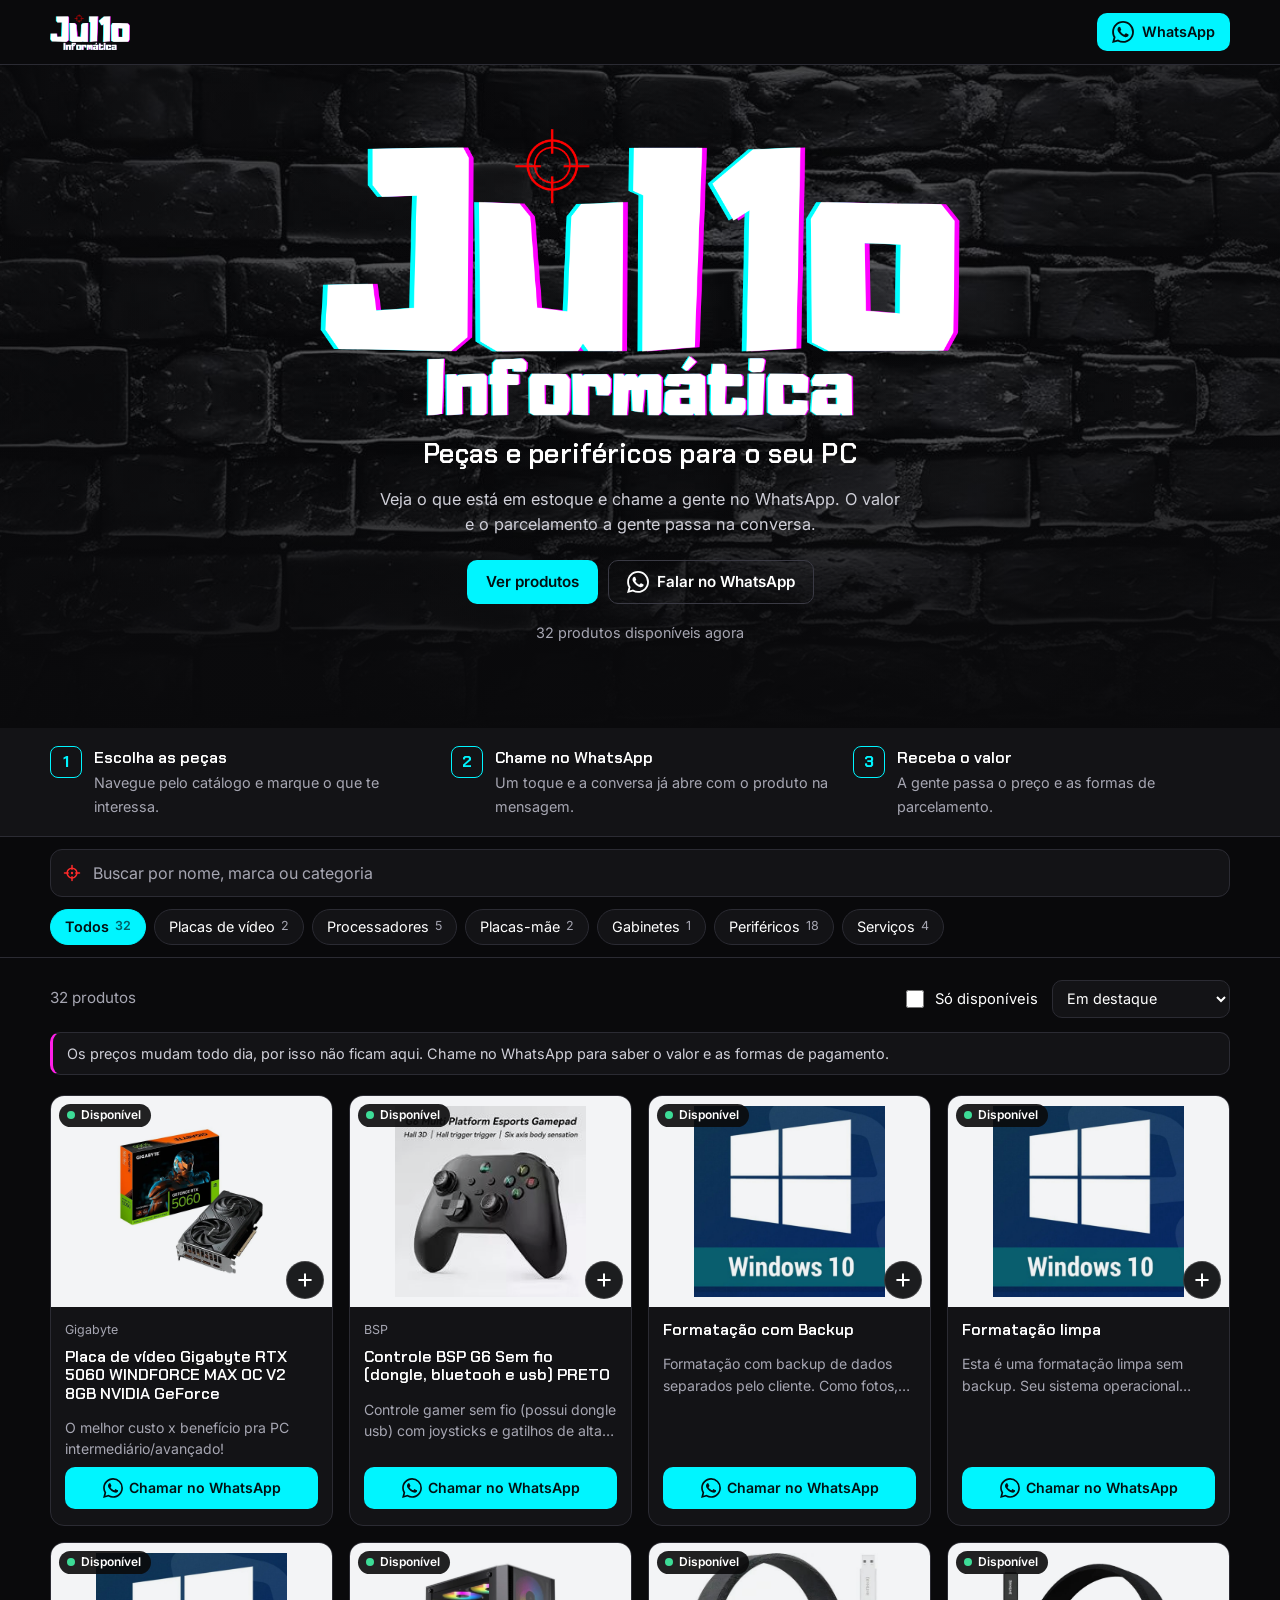
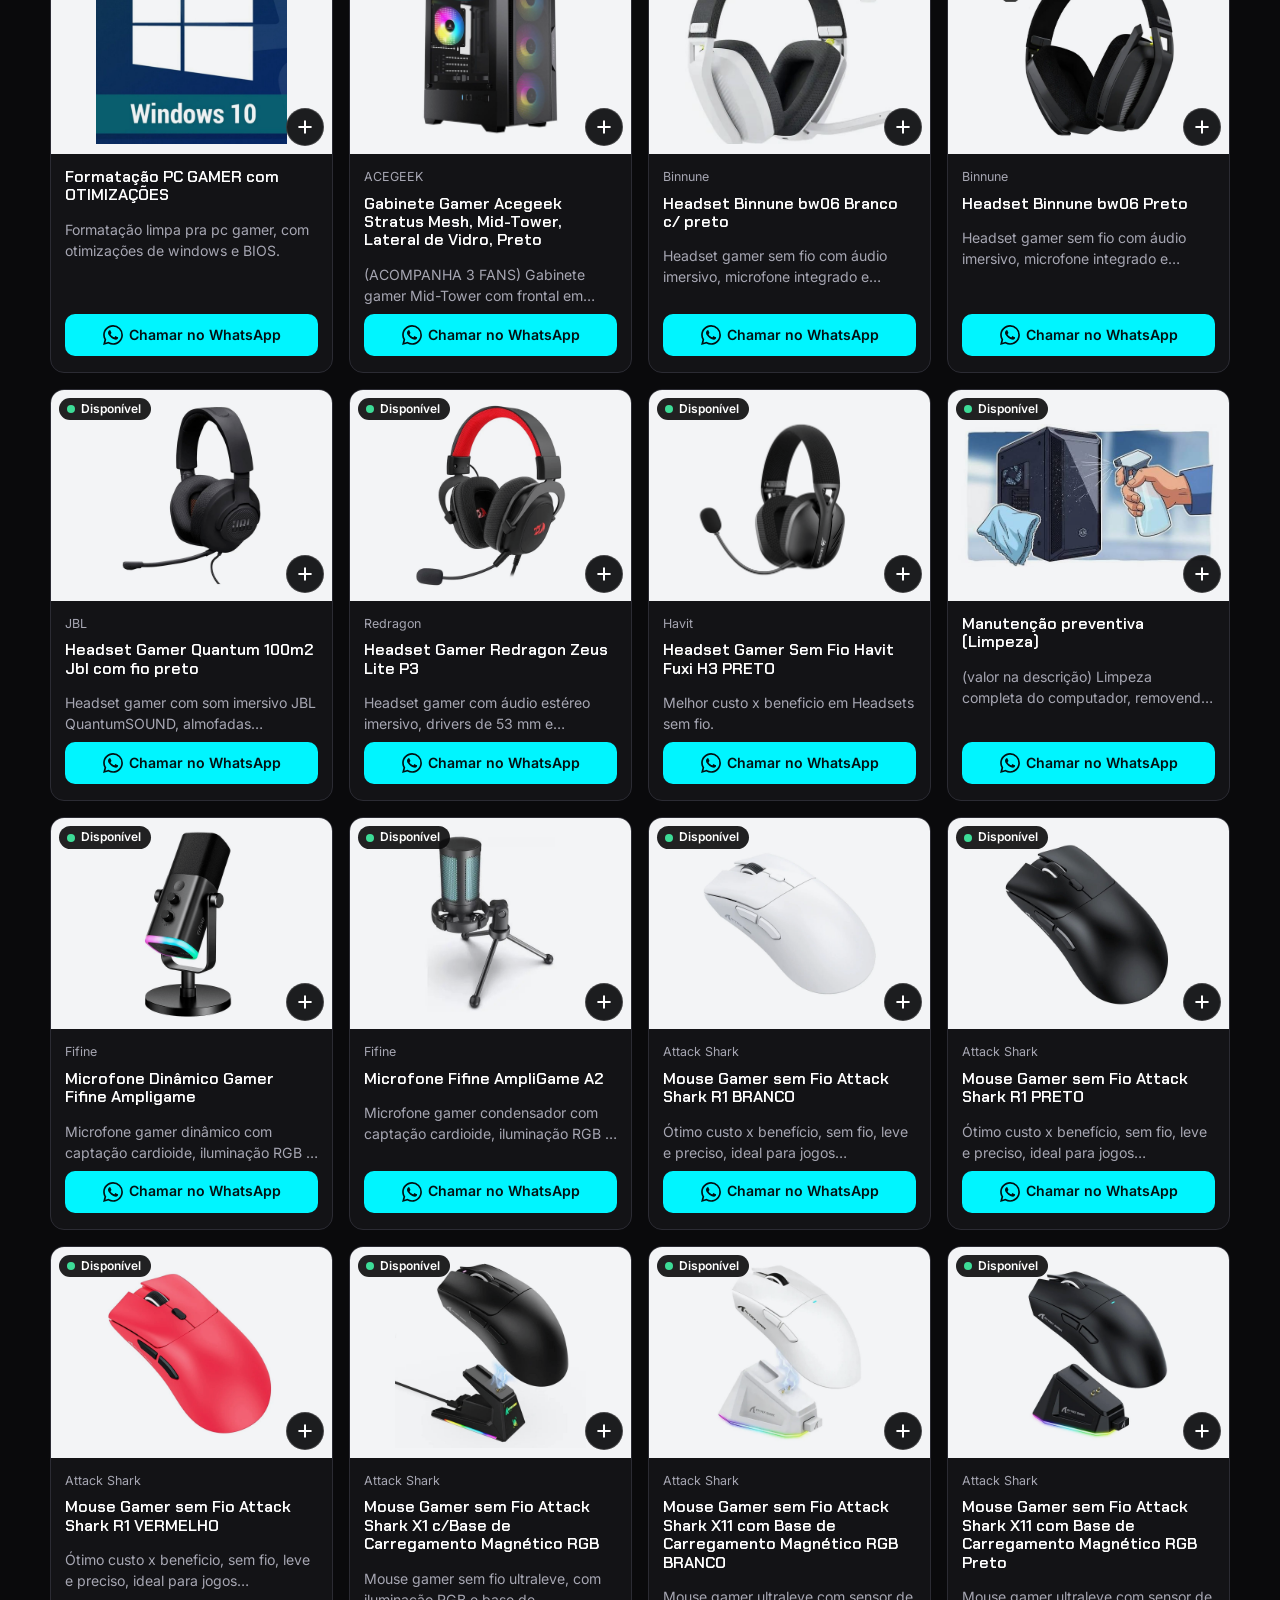
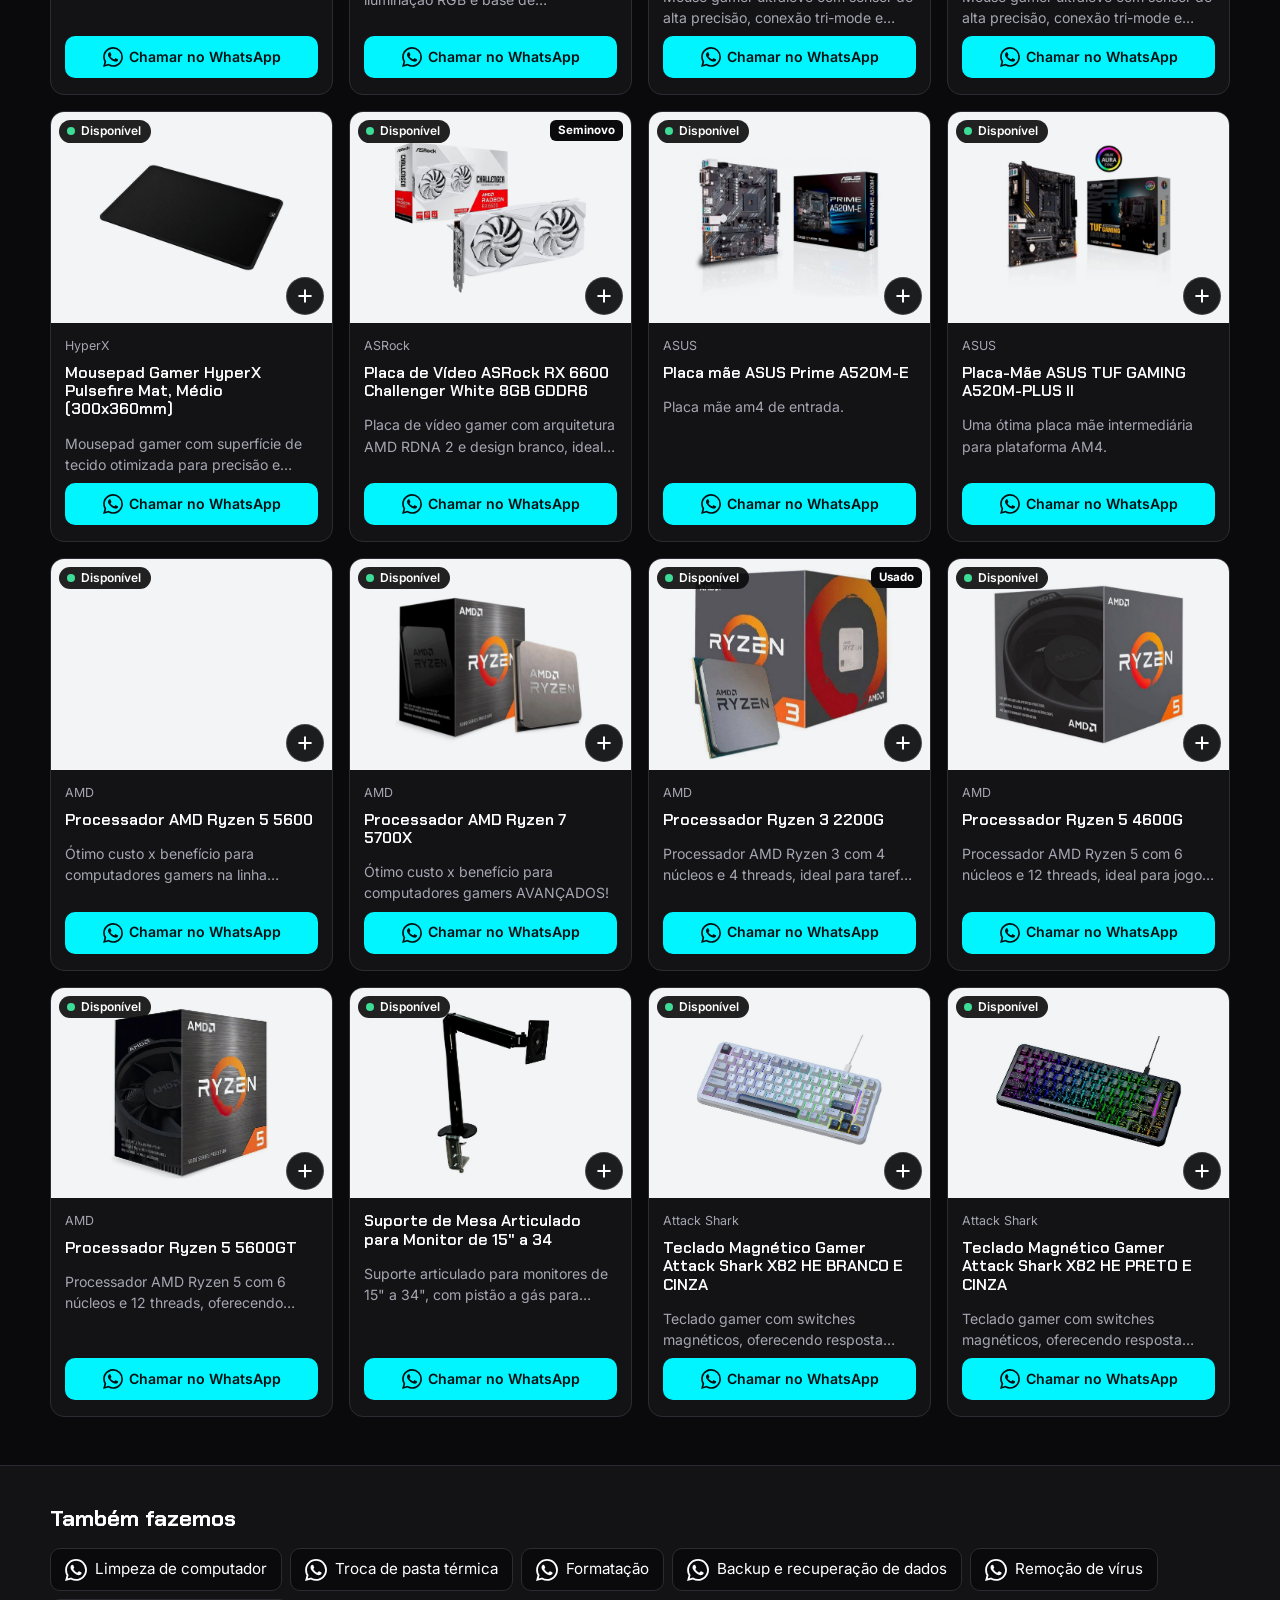
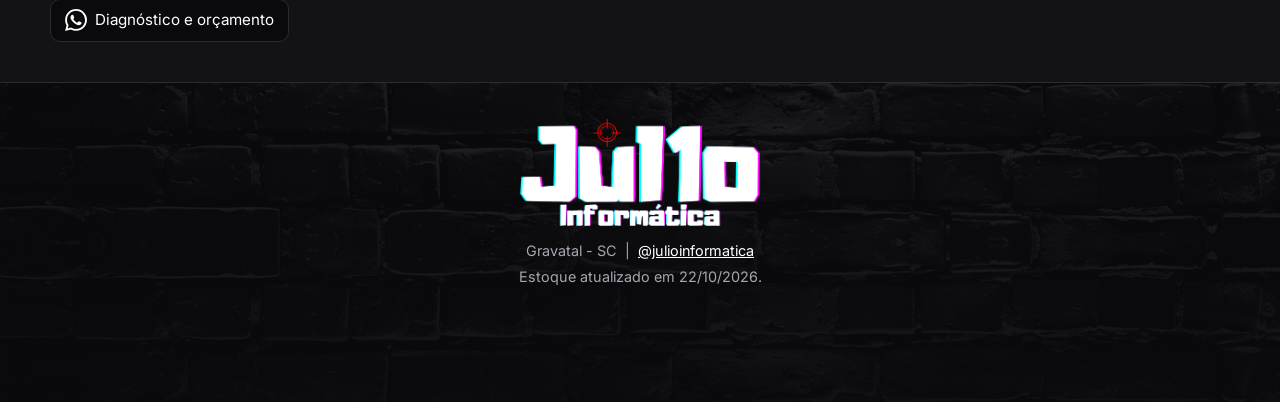
==== commit 2622ad20: "Zoom na foto do produto: tela cheia, toque para aproximar e arrastar Co-Authored-By: Claude Opus 5.5" ====
--- a/index.html
+++ b/index.html
@@ -136,6 +136,15 @@
     <div class="m-in" id="modal-conteudo"></div>
   </dialog>
 
+  <!-- Foto ampliada (abre ao tocar na foto do produto) -->
+  <dialog id="zoom-dlg" class="zoom" aria-label="Foto ampliada">
+    <img id="zoom-img" alt="">
+    <button type="button" class="m-close" data-zfechar aria-label="Fechar foto">&times;</button>
+    <button type="button" class="z-nav z-prev" data-zpasso="-1" aria-label="Foto anterior">&#8249;</button>
+    <button type="button" class="z-nav z-next" data-zpasso="1" aria-label="Próxima foto">&#8250;</button>
+    <p class="z-dica" id="zoom-dica">Toque na foto para aproximar</p>
+  </dialog>
+
   <dialog id="lista-dlg" aria-labelledby="l-titulo">
     <div class="l-in" id="lista-conteudo"></div>
   </dialog>
--- a/css/style.css
+++ b/css/style.css
@@ -64,7 +64,7 @@
 .btn.ghost:hover { border-color: var(--cyan); background: var(--surface); }
 .btn.sm { min-height: 38px; padding: 0 14px; font-size: 0.9rem; }
 .ico { width: 18px; height: 18px; flex: none; }
-.ico.wa { width: 20px; height: 20px; }   /* logo colorido do WhatsApp */
+.ico.wa { width: 22px; height: 22px; }   /* logo do WhatsApp (mesma cor do texto do botão) */
 
 /* ---------- Topo ---------- */
 .top { position: relative; z-index: 5; border-bottom: 1px solid var(--line); background: var(--bg); }
@@ -236,7 +236,7 @@
 .desc { margin: 0; color: var(--muted); font-size: 0.88rem; display: none; }
 .card-body > .btn { margin-top: auto; min-height: 42px; font-size: 0.88rem; padding: 6px 10px; line-height: 1.2; text-align: center; }
 .card-body > .btn { gap: 6px; }
-.card-body > .btn .ico.wa { width: 16px; height: 16px; }
+.card-body > .btn .ico.wa { width: 18px; height: 18px; }
 
 /* ---------- Vazio ---------- */
 .empty { text-align: center; padding: 56px 16px 72px; border: 1px dashed var(--line); border-radius: var(--radius); margin-bottom: 48px; }
@@ -268,10 +268,10 @@
   position: fixed; right: 16px; bottom: 16px; z-index: 20;
   width: 56px; height: 56px; border-radius: 50%;
   display: grid; place-items: center;
-  background: #25D366;
+  background: var(--cyan); color: var(--accent-ink);
   box-shadow: 3px 3px 0 var(--magenta), 0 6px 20px rgba(0,0,0,.5);
 }
-.fab .ico.wa { width: 100%; height: 100%; }   /* o próprio logo verde preenche o botão */
+.fab .ico.wa { width: 30px; height: 30px; }
 body.tem-lista .fab { display: none; }
 
 .topo {
@@ -310,8 +310,39 @@
   background: rgba(10,10,12,.88); color: var(--text); font-size: 1.5rem; line-height: 1;
 }
 .m-gal { background: var(--photo-bg); display: flex; flex-direction: column; justify-content: center; }
-.m-main { aspect-ratio: 4 / 3; }
-.m-main img { width: 100%; height: 100%; object-fit: contain; padding: 16px; mix-blend-mode: multiply; }
+.m-main { aspect-ratio: 4 / 3; position: relative; display: block; width: 100%; border: 0; padding: 0; background: none; }
+button.m-main { cursor: zoom-in; }
+.m-main img { width: 100%; height: 100%; object-fit: contain; padding: 8px; mix-blend-mode: multiply; }
+.m-lupa {
+  position: absolute; right: 10px; bottom: 10px; display: inline-flex; align-items: center; gap: 4px;
+  background: rgba(10,10,12,.82); color: var(--text); font-size: 0.8rem; font-weight: 600;
+  padding: 5px 10px 5px 7px; border-radius: 999px; pointer-events: none;
+}
+
+/* Foto ampliada: tela cheia, fundo claro como o das fotos */
+dialog.zoom {
+  width: 100vw; height: 100dvh; max-width: none; max-height: none; margin: 0;
+  border: 0; border-radius: 0; background: var(--photo-bg); overflow: hidden;
+}
+.zoom img {
+  width: 100%; height: 100%; object-fit: contain; padding: 12px;
+  cursor: zoom-in; touch-action: manipulation; user-select: none; -webkit-user-drag: none;
+  transition: transform .2s;
+}
+.zoom.perto img { transform: scale(2.5); cursor: zoom-out; touch-action: none; transition: none; }
+.z-nav {
+  position: absolute; top: 50%; translate: 0 -50%; display: none;
+  width: 44px; height: 44px; border-radius: 50%; border: 0; cursor: pointer;
+  background: rgba(10,10,12,.82); color: var(--text); font-size: 1.8rem; line-height: 1;
+}
+.zoom.varias .z-nav { display: grid; place-items: center; }
+.zoom.perto .z-nav { display: none; }
+.z-prev { left: 10px; }
+.z-next { right: 10px; }
+.z-dica {
+  position: absolute; left: 50%; bottom: 16px; translate: -50% 0; margin: 0; pointer-events: none;
+  background: rgba(10,10,12,.82); color: var(--text); font-size: 0.85rem; padding: 6px 12px; border-radius: 999px; white-space: nowrap;
+}
 .m-thumbs { display: flex; gap: 8px; padding: 0 12px 12px; overflow-x: auto; }
 .m-thumbs button { flex: none; width: 56px; height: 56px; border: 2px solid transparent; border-radius: 8px; background: #fff; padding: 2px; cursor: pointer; }
 .m-thumbs button[aria-current="true"] { border-color: var(--magenta); }
@@ -350,7 +381,7 @@
 
 /* ---------- Telas maiores ---------- */
 @media (min-width: 640px) {
-  .card-body > .btn .ico.wa { width: 18px; height: 18px; }
+  .card-body > .btn .ico.wa { width: 20px; height: 20px; }
   .grid { grid-template-columns: repeat(3, minmax(0, 1fr)); gap: 16px; }
   .desc { display: -webkit-box; -webkit-line-clamp: 2; -webkit-box-orient: vertical; overflow: hidden; }
   .card-body { padding: 14px 14px 16px; gap: 8px; }
